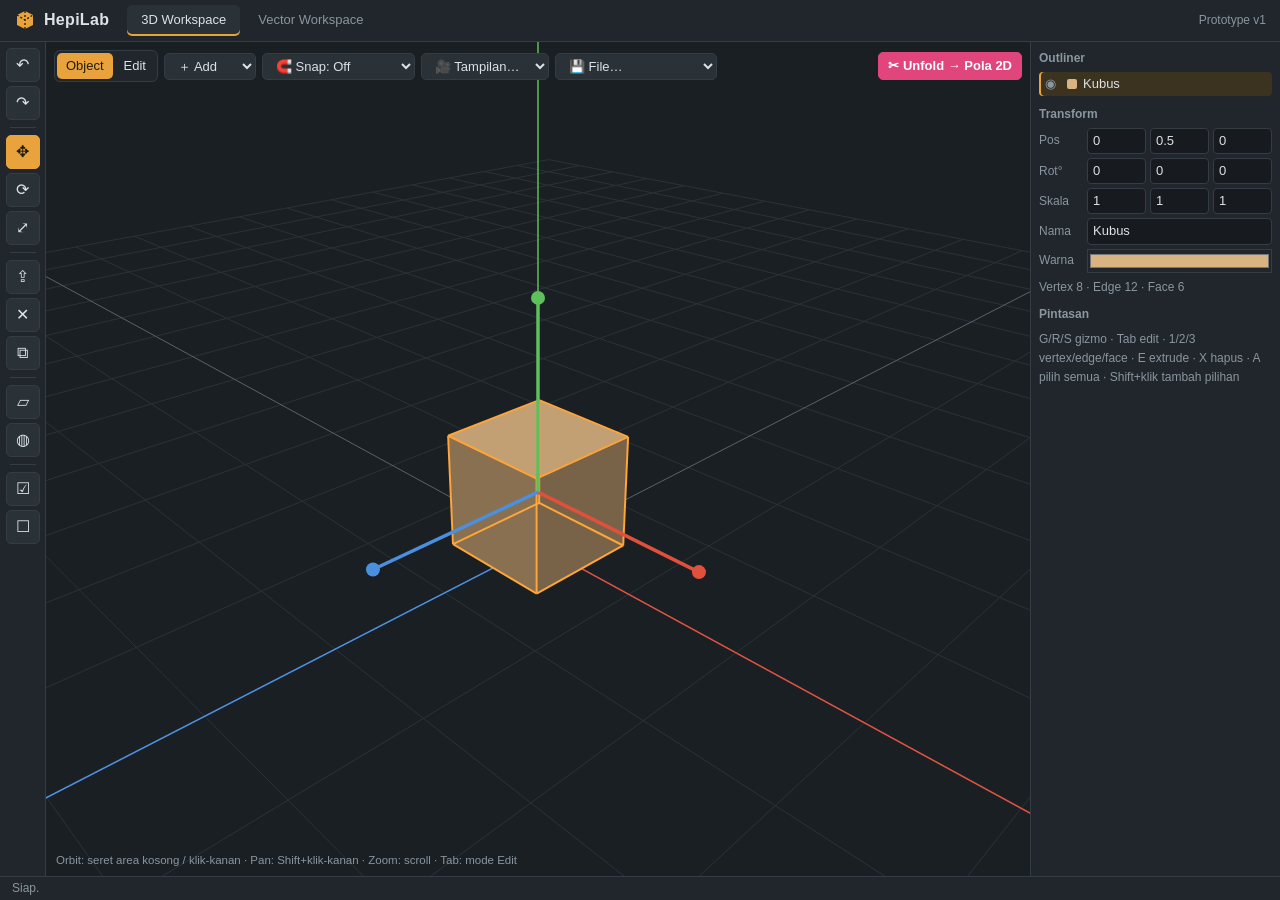
==== index.html @ 2acbef0e "Add files via upload" ====
<!DOCTYPE html>
<html lang="id"><head><meta charset="utf-8"><meta name="viewport" content="width=device-width,initial-scale=1,maximum-scale=1,user-scalable=no,viewport-fit=cover"><meta name="mobile-web-app-capable" content="yes"><meta name="apple-mobile-web-app-capable" content="yes">
<title>HepiLab</title>
<link rel="stylesheet" href="style.css"></head><body>
<header>
 <div class="logo"><svg width="22" height="22" viewBox="0 0 22 22"><path d="M3 6l8-4 8 4v10l-8 4-8-4z" fill="#e8a33d"/><path d="M11 2v18M3 6l8 5 8-5" stroke="#231a08" stroke-width="1.3" fill="none" stroke-dasharray="2 2"/></svg>HepiLab</div>
 <div class="tabs"><button id="tab3" class="on">3D Workspace</button><button id="tabV">Vector Workspace</button></div>
 <button id="menu">☰ Panel</button><div class="badge">Prototype v1</div>
</header>

<section id="w3" class="ws">
 <div class="tools" id="t3">
  <button data-t="move" title="Move (G)">✥</button><button data-t="rotate" title="Rotate (R)">⟳</button><button data-t="scale" title="Scale (S)">⤢</button><hr>
  <button data-a="ext" title="Extrude vertex / edge / face (E) — mode Edit">⇪</button><button data-a="del" title="Hapus (X)">✕</button><button data-a="dup" title="Duplikat (Shift+D)">⧉</button><hr><button data-a="fill" title="Fill: buat face dari pilihan (F)">▱</button><button data-a="fillh" title="Isi semua lubang (Shift+F)">◍</button>
 </div>
 <div class="cv" id="vp">
  <div class="ov top">
   <div class="grp"><button id="mObj">Object</button><button id="mEdit" title="Tab">Edit</button></div>
   <div class="grp" id="smg"><button data-s="v" title="1">Vertex</button><button data-s="e" title="2">Edge</button><button data-s="f" title="3">Face</button><button id="bMulti" title="Pilih banyak (seperti Shift)">＋ Multi</button><button id="bBox" title="Seret kotak untuk memilih">▭ Box</button></div>
   <select id="addSel"><option value="">＋ Add</option><option value="cube">Kubus</option><option value="cyl">Silinder</option><option value="cone">Kerucut</option><option value="pyr">Piramida</option><option value="plane">Bidang</option></select><select id="snapSel" title="Magnet / Snap"><option value="off">🧲 Snap: Off</option><option value="v">Snap: Vertex</option><option value="e">Snap: Edge</option><option value="ve">Snap: Vertex+Edge</option><option value="g">Snap: Grid</option></select>
   <button id="bUnf" style="margin-left:auto;background:var(--fd);border-color:var(--fd);color:#fff;font-weight:600">✂ Unfold → Pola 2D</button>
  </div>
  <div class="ov hint" id="h3">Orbit: seret area kosong / klik-kanan · Pan: Shift+klik-kanan · Zoom: scroll · Tab: mode Edit</div>
 </div>
 <aside class="side">
  <div class="box"><h4>Outliner</h4><div id="outl"></div></div>
  <div class="box" id="props3"><h4>Transform</h4>
   <div class="f"><span>Pos</span><input type="number" step=".1" data-p="p0"><input type="number" step=".1" data-p="p1"><input type="number" step=".1" data-p="p2"></div>
   <div class="f"><span>Rot°</span><input type="number" step="5" data-p="r0"><input type="number" step="5" data-p="r1"><input type="number" step="5" data-p="r2"></div>
   <div class="f"><span>Skala</span><input type="number" step=".1" data-p="s0"><input type="number" step=".1" data-p="s1"><input type="number" step=".1" data-p="s2"></div>
   <div class="f2"><span>Nama</span><input type="text" id="oname" style="grid-column:span 3"></div>
   <div class="f2"><span>Warna</span><input type="color" id="ocol" style="grid-column:span 3"></div>
   <div class="mu" id="mstat" style="margin-top:6px"></div>
  </div>
  <div class="box mu" style="line-height:1.6"><h4>Pintasan</h4>G/R/S gizmo · Tab edit · 1/2/3 vertex/edge/face · E extrude · X hapus · A pilih semua · Shift+klik tambah pilihan</div>
 </aside>
</section>

<section id="wV" class="ws" style="display:none">
 <div class="tools" id="tV">
  <button data-v="v" title="Select (V)">↖</button><button data-v="n" title="Node edit (N) — klik ganda pada garis untuk tambah node, Del untuk hapus">◇</button><hr>
  <button data-v="r" title="Rectangle (R)">▭</button><button data-v="c" title="Circle (C)">○</button><button data-v="l" title="Line (L)">╱</button><button data-v="y" title="Polygon (Y)">⬡</button><button data-v="p" title="Pen (P) — klik titik, dobel-klik/Enter selesai">✒</button><button data-v="t" title="Text (T)">T</button>
 </div>
 <div class="cv"><svg id="vsvg"><defs><pattern id="gr" width="50" height="50" patternUnits="userSpaceOnUse"><path d="M50 0H0V50" fill="none" stroke="#e3ddd0" stroke-width="1"/></pattern></defs>
  <rect width="100%" height="100%" fill="#14181b"/><g id="vw"><rect width="1000" height="700" fill="#fbf8f2"/><rect width="1000" height="700" fill="url(#gr)"/><g id="vsh"></g><g id="vui"></g></g></svg>
  <div class="ov top" id="vbar"><button class="on" id="penOk">✓ Selesai</button><button id="penNo">Batal</button></div>
  <div class="ov hint" id="vhint">Zoom: scroll · Pan: Space+seret / klik-tengah · seret kotak / Shift+klik: multi-pilih · Ctrl+A: semua · Kanvas 1000×700</div></div>
 <aside class="side">
  <div class="box"><h4>Layers</h4><div id="lys"></div><button id="addL" style="margin-top:4px;width:100%">+ Layer baru</button></div>
  <div class="box"><h4>Stroke & Fill</h4>
   <div class="f2"><span>Fill</span><input type="color" id="vf"><label class="mu"><input type="checkbox" id="vnf"> tanpa</label><span></span></div>
   <div class="f2"><span>Stroke</span><input type="color" id="vstk"><span>Tebal</span><input type="number" id="vsw" min="0" step=".5"></div>
   <div class="f2"><label class="mu" style="grid-column:span 2"><input type="checkbox" id="vdash"> garis putus</label><span>Sisi ⬡</span><input type="number" id="vsides" min="3" max="20" value="6"></div>
   <div class="f2" id="vtxt"><span>Teks</span><input type="text" id="vtx" style="grid-column:span 3"></div>
  </div>
  <div class="box"><h4>Posisi & ukuran</h4>
   <div class="f2"><span>X</span><input type="number" data-b="x"><span>Y</span><input type="number" data-b="y"></div>
   <div class="f2"><span>W</span><input type="number" data-b="w"><span>H</span><input type="number" data-b="h"></div>
   <div class="f2"><button data-rot="-15">↺ 15°</button><button data-rot="15">↻ 15°</button><button id="vdup">Duplikat</button><button id="vdel">Hapus</button></div></div>
  <div class="box"><h4>Alignment</h4><div class="al"><button data-al="l" title="Kiri">⇤</button><button data-al="cx" title="Tengah H">↔</button><button data-al="r" title="Kanan">⇥</button><button data-al="t" title="Atas">⤒</button><button data-al="cy" title="Tengah V">↕</button><button data-al="b" title="Bawah">⤓</button></div>
   <div class="mu" style="margin-top:4px">Satu objek: rata ke kanvas. Banyak objek: rata antar objek.</div></div>
 </aside>
</section>
<div id="st"><span id="stm">Siap.</span></div>

<div id="unf" hidden><div class="m">
 <div><b style="font-size:15px">Hasil Unfold</b><span class="mu" id="ustat"></span><span style="margin-left:auto" class="mu"><svg width="60" height="8"><path d="M0 4h60" stroke="#e0457b" stroke-width="2" stroke-dasharray="6 4"/></svg> lipat &nbsp;<svg width="30" height="8"><path d="M0 4h30" stroke="#2a2118" stroke-width="2"/></svg> potong</span></div>
 <svg id="usvg"></svg>
 <div><button id="uSend" class="on">Kirim ke Vector Workspace</button><button id="uClose">Tutup</button></div>
</div></div>

<!-- Urutan script penting: core dulu, main paling akhir. Semua berbagi satu lingkup global. -->
<script src="js/core.js"></script>
<script src="js/workspace3d.js"></script>
<script src="js/extras.js"></script>
<script src="js/unfold.js"></script>
<script src="js/vector.js"></script>
<script src="js/vector2.js"></script>
<script src="js/main.js"></script>
<script>if('serviceWorker'in navigator)navigator.serviceWorker.register('sw.js')</script>
</body></html>
---- style.css ----
/* HepiLab — semua gaya tampilan. Warna utama ada di variabel :root (paling atas). */
:root{--bg:#171b1f;--pn:#20262b;--p2:#2a3137;--ln:#343d44;--tx:#dde2e6;--mu:#8a96a0;--ac:#e8a33d;--ac2:#4cc3b3;--fd:#e0457b}
*{box-sizing:border-box;margin:0}
body{font:13px/1.4 "Avenir Next","Trebuchet MS","Segoe UI",sans-serif;background:var(--bg);color:var(--tx);height:100vh;display:flex;flex-direction:column;overflow:hidden;user-select:none}
button,input{font:inherit;color:inherit}
button{background:var(--p2);border:1px solid var(--ln);border-radius:5px;padding:4px 9px;cursor:pointer}
select{font:inherit;color:inherit;background:var(--p2);border:1px solid var(--ln);border-radius:5px;padding:4px 9px}button:hover{border-color:var(--mu)}button.on{background:var(--ac);color:#231a08;border-color:var(--ac)}
button:focus-visible,input:focus-visible{outline:2px solid var(--ac2);outline-offset:1px}
header{height:42px;display:flex;align-items:center;gap:18px;padding:0 14px;background:var(--pn);border-bottom:1px solid var(--ln)}
.logo{font-weight:700;font-size:16px;letter-spacing:.3px;display:flex;align-items:center;gap:8px}
.tabs{display:flex;gap:4px}.tabs button{border:0;background:none;padding:6px 14px;border-radius:5px;color:var(--mu)}
.tabs button.on{background:var(--p2);color:var(--tx);box-shadow:inset 0 -2px var(--ac)}
.badge{margin-left:auto;color:var(--mu);font-size:12px}
.ws{flex:1;min-height:0;display:grid;grid-template-columns:46px 1fr 250px}
.tools{background:var(--pn);border-right:1px solid var(--ln);display:flex;flex-direction:column;gap:4px;padding:6px;align-items:center}
.tools button{width:34px;height:34px;padding:0;font-size:16px}.tools hr{width:26px;border:0;border-top:1px solid var(--ln);margin:3px 0}
.cv{position:relative;overflow:hidden;min-width:0}.cv>canvas,.cv>svg{position:absolute;inset:0;width:100%;height:100%;display:block}
.ov{position:absolute;display:flex;gap:6px;align-items:center;flex-wrap:wrap}.top{top:8px;left:8px;right:8px}
.grp{display:flex;background:var(--pn);border:1px solid var(--ln);border-radius:6px;padding:2px;gap:2px}.grp button{border:0;background:none}.grp button.on{background:var(--ac)}
.hint{bottom:8px;left:10px;color:var(--mu);font-size:11.5px;pointer-events:none}
.side{background:var(--pn);border-left:1px solid var(--ln);overflow:auto;padding:8px;display:flex;flex-direction:column;gap:10px}
.box h4{font-size:12px;font-weight:600;color:var(--mu);margin-bottom:5px}
.row{display:flex;align-items:center;gap:6px;padding:3px 6px;border-radius:4px;cursor:pointer}.row:hover{background:var(--p2)}.row.on{background:#3b3320;box-shadow:inset 2px 0 var(--ac)}
.eye{width:16px;color:var(--mu)}.sw{width:10px;height:10px;border-radius:2px}
.f{display:grid;grid-template-columns:44px 1fr 1fr 1fr;gap:4px;align-items:center;margin-bottom:4px}.f2{display:grid;grid-template-columns:44px 1fr 44px 1fr;gap:4px;align-items:center;margin-bottom:4px}
.f span,.f2 span,.mu{color:var(--mu);font-size:12px}
input[type=number],input[type=text]{width:100%;background:var(--bg);border:1px solid var(--ln);border-radius:4px;padding:3px 5px;min-width:0}
input[type=color]{width:100%;height:24px;border:1px solid var(--ln);background:none;padding:0}
.al{display:grid;grid-template-columns:repeat(6,1fr);gap:3px}.al button{padding:3px 0}
#st{height:24px;padding:3px 12px;background:var(--pn);border-top:1px solid var(--ln);color:var(--mu);font-size:12px;display:flex;gap:16px}
#unf{position:fixed;inset:0;background:#000a;display:flex;align-items:center;justify-content:center;z-index:9}#unf[hidden]{display:none}
#unf .m{background:var(--pn);border:1px solid var(--ln);border-radius:10px;width:min(920px,94vw);max-height:90vh;display:flex;flex-direction:column}
#unf .m>div{padding:10px 14px;display:flex;gap:10px;align-items:center}#unf svg{background:#f3ecdf;margin:0 14px;border-radius:6px;height:min(52vh,460px)}
html,body{height:100%}body{height:100vh;height:100dvh;padding:env(safe-area-inset-top) env(safe-area-inset-right) env(safe-area-inset-bottom) env(safe-area-inset-left);-webkit-touch-callout:none;-webkit-tap-highlight-color:transparent;overscroll-behavior:none}
.ws{position:relative}.cv canvas,.cv svg{touch-action:none}#menu{display:none}#vbar{display:none}
@media(pointer:coarse){button{min-height:36px;padding:6px 11px}.tools button{width:42px;height:42px}.ws{grid-template-columns:auto 1fr 250px}input[type=number],input[type=text]{font-size:16px;padding:6px}.al button{padding:9px 0}.row{padding:9px 6px}}
@media(max-width:820px){header{gap:8px;padding:0 8px}.badge{display:none}#menu{display:block;margin-left:auto}.ws{grid-template-columns:auto 1fr}.side{position:absolute;left:0;right:0;bottom:0;max-height:48%;z-index:5;border-left:0;border-top:1px solid var(--ln);display:none}.ws.sp .side{display:flex}.ov.top{flex-wrap:nowrap;overflow-x:auto;padding-bottom:2px}.ov.top>*{flex:none}.tools{overflow-y:auto}.tabs button{padding:6px 9px}#unf .m>div{flex-wrap:wrap}}
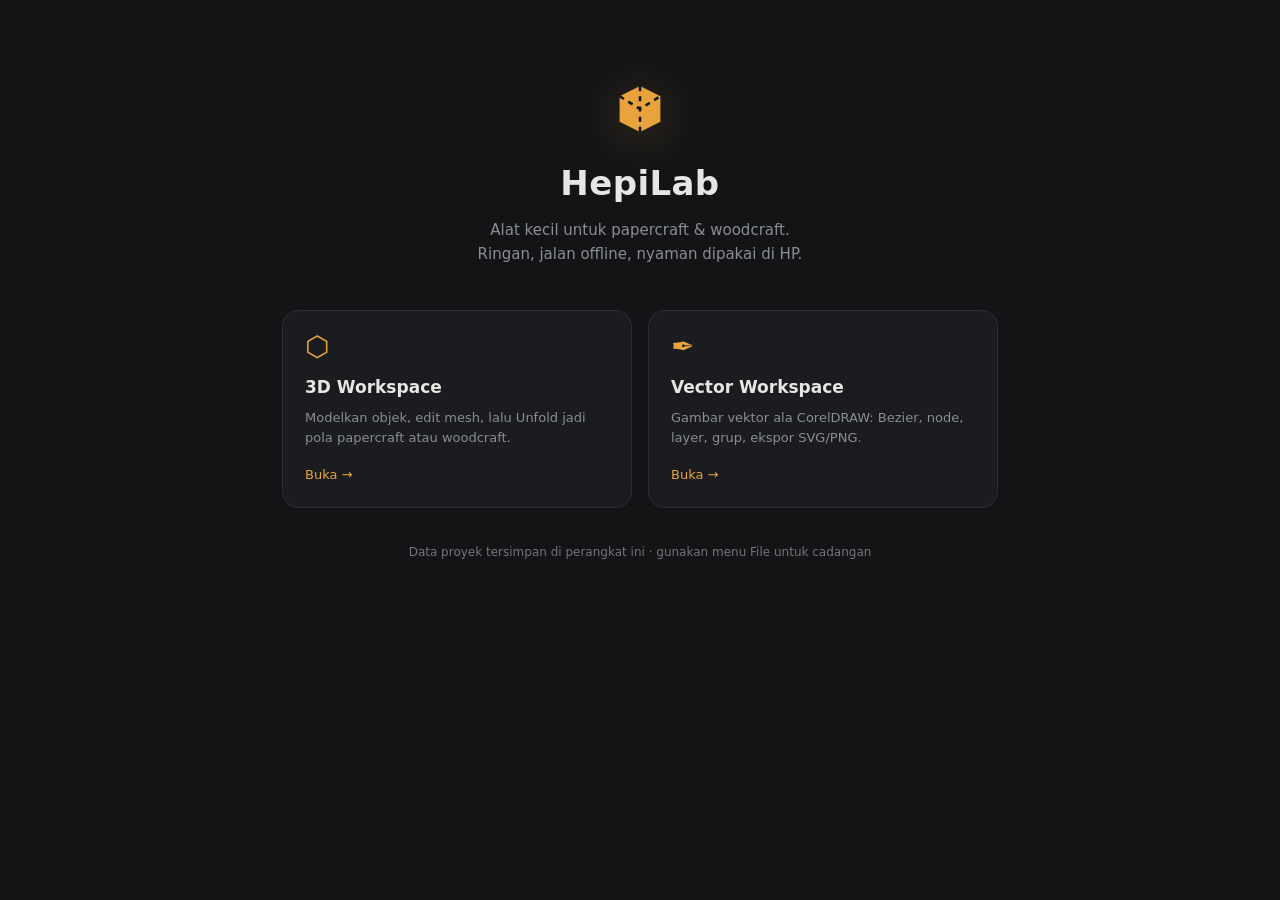
==== commit 5c13b996: "Add files via upload" ====
--- a/index.html
+++ b/index.html
@@ -1,81 +1,20 @@
 <!DOCTYPE html>
-<html lang="id"><head><meta charset="utf-8"><meta name="viewport" content="width=device-width,initial-scale=1,maximum-scale=1,user-scalable=no,viewport-fit=cover"><meta name="mobile-web-app-capable" content="yes"><meta name="apple-mobile-web-app-capable" content="yes">
+<html lang="id"><head><meta charset="utf-8">
+<meta name="viewport" content="width=device-width,initial-scale=1,viewport-fit=cover">
+<meta name="theme-color" content="#131416"><meta name="mobile-web-app-capable" content="yes"><meta name="apple-mobile-web-app-capable" content="yes">
 <title>HepiLab</title>
-<link rel="stylesheet" href="style.css"></head><body>
-<header>
- <div class="logo"><svg width="22" height="22" viewBox="0 0 22 22"><path d="M3 6l8-4 8 4v10l-8 4-8-4z" fill="#e8a33d"/><path d="M11 2v18M3 6l8 5 8-5" stroke="#231a08" stroke-width="1.3" fill="none" stroke-dasharray="2 2"/></svg>HepiLab</div>
- <div class="tabs"><button id="tab3" class="on">3D Workspace</button><button id="tabV">Vector Workspace</button></div>
- <button id="menu">☰ Panel</button><div class="badge">Prototype v1</div>
-</header>
-
-<section id="w3" class="ws">
- <div class="tools" id="t3">
-  <button data-t="move" title="Move (G)">✥</button><button data-t="rotate" title="Rotate (R)">⟳</button><button data-t="scale" title="Scale (S)">⤢</button><hr>
-  <button data-a="ext" title="Extrude vertex / edge / face (E) — mode Edit">⇪</button><button data-a="del" title="Hapus (X)">✕</button><button data-a="dup" title="Duplikat (Shift+D)">⧉</button><hr><button data-a="fill" title="Fill: buat face dari pilihan (F)">▱</button><button data-a="fillh" title="Isi semua lubang (Shift+F)">◍</button>
- </div>
- <div class="cv" id="vp">
-  <div class="ov top">
-   <div class="grp"><button id="mObj">Object</button><button id="mEdit" title="Tab">Edit</button></div>
-   <div class="grp" id="smg"><button data-s="v" title="1">Vertex</button><button data-s="e" title="2">Edge</button><button data-s="f" title="3">Face</button><button id="bMulti" title="Pilih banyak (seperti Shift)">＋ Multi</button><button id="bBox" title="Seret kotak untuk memilih">▭ Box</button></div>
-   <select id="addSel"><option value="">＋ Add</option><option value="cube">Kubus</option><option value="cyl">Silinder</option><option value="cone">Kerucut</option><option value="pyr">Piramida</option><option value="plane">Bidang</option></select><select id="snapSel" title="Magnet / Snap"><option value="off">🧲 Snap: Off</option><option value="v">Snap: Vertex</option><option value="e">Snap: Edge</option><option value="ve">Snap: Vertex+Edge</option><option value="g">Snap: Grid</option></select>
-   <button id="bUnf" style="margin-left:auto;background:var(--fd);border-color:var(--fd);color:#fff;font-weight:600">✂ Unfold → Pola 2D</button>
-  </div>
-  <div class="ov hint" id="h3">Orbit: seret area kosong / klik-kanan · Pan: Shift+klik-kanan · Zoom: scroll · Tab: mode Edit</div>
- </div>
- <aside class="side">
-  <div class="box"><h4>Outliner</h4><div id="outl"></div></div>
-  <div class="box" id="props3"><h4>Transform</h4>
-   <div class="f"><span>Pos</span><input type="number" step=".1" data-p="p0"><input type="number" step=".1" data-p="p1"><input type="number" step=".1" data-p="p2"></div>
-   <div class="f"><span>Rot°</span><input type="number" step="5" data-p="r0"><input type="number" step="5" data-p="r1"><input type="number" step="5" data-p="r2"></div>
-   <div class="f"><span>Skala</span><input type="number" step=".1" data-p="s0"><input type="number" step=".1" data-p="s1"><input type="number" step=".1" data-p="s2"></div>
-   <div class="f2"><span>Nama</span><input type="text" id="oname" style="grid-column:span 3"></div>
-   <div class="f2"><span>Warna</span><input type="color" id="ocol" style="grid-column:span 3"></div>
-   <div class="mu" id="mstat" style="margin-top:6px"></div>
-  </div>
-  <div class="box mu" style="line-height:1.6"><h4>Pintasan</h4>G/R/S gizmo · Tab edit · 1/2/3 vertex/edge/face · E extrude · X hapus · A pilih semua · Shift+klik tambah pilihan</div>
- </aside>
-</section>
-
-<section id="wV" class="ws" style="display:none">
- <div class="tools" id="tV">
-  <button data-v="v" title="Select (V)">↖</button><button data-v="n" title="Node edit (N) — klik ganda pada garis untuk tambah node, Del untuk hapus">◇</button><hr>
-  <button data-v="r" title="Rectangle (R)">▭</button><button data-v="c" title="Circle (C)">○</button><button data-v="l" title="Line (L)">╱</button><button data-v="y" title="Polygon (Y)">⬡</button><button data-v="p" title="Pen (P) — klik titik, dobel-klik/Enter selesai">✒</button><button data-v="t" title="Text (T)">T</button>
- </div>
- <div class="cv"><svg id="vsvg"><defs><pattern id="gr" width="50" height="50" patternUnits="userSpaceOnUse"><path d="M50 0H0V50" fill="none" stroke="#e3ddd0" stroke-width="1"/></pattern></defs>
-  <rect width="100%" height="100%" fill="#14181b"/><g id="vw"><rect width="1000" height="700" fill="#fbf8f2"/><rect width="1000" height="700" fill="url(#gr)"/><g id="vsh"></g><g id="vui"></g></g></svg>
-  <div class="ov top" id="vbar"><button class="on" id="penOk">✓ Selesai</button><button id="penNo">Batal</button></div>
-  <div class="ov hint" id="vhint">Zoom: scroll · Pan: Space+seret / klik-tengah · seret kotak / Shift+klik: multi-pilih · Ctrl+A: semua · Kanvas 1000×700</div></div>
- <aside class="side">
-  <div class="box"><h4>Layers</h4><div id="lys"></div><button id="addL" style="margin-top:4px;width:100%">+ Layer baru</button></div>
-  <div class="box"><h4>Stroke & Fill</h4>
-   <div class="f2"><span>Fill</span><input type="color" id="vf"><label class="mu"><input type="checkbox" id="vnf"> tanpa</label><span></span></div>
-   <div class="f2"><span>Stroke</span><input type="color" id="vstk"><span>Tebal</span><input type="number" id="vsw" min="0" step=".5"></div>
-   <div class="f2"><label class="mu" style="grid-column:span 2"><input type="checkbox" id="vdash"> garis putus</label><span>Sisi ⬡</span><input type="number" id="vsides" min="3" max="20" value="6"></div>
-   <div class="f2" id="vtxt"><span>Teks</span><input type="text" id="vtx" style="grid-column:span 3"></div>
-  </div>
-  <div class="box"><h4>Posisi & ukuran</h4>
-   <div class="f2"><span>X</span><input type="number" data-b="x"><span>Y</span><input type="number" data-b="y"></div>
-   <div class="f2"><span>W</span><input type="number" data-b="w"><span>H</span><input type="number" data-b="h"></div>
-   <div class="f2"><button data-rot="-15">↺ 15°</button><button data-rot="15">↻ 15°</button><button id="vdup">Duplikat</button><button id="vdel">Hapus</button></div></div>
-  <div class="box"><h4>Alignment</h4><div class="al"><button data-al="l" title="Kiri">⇤</button><button data-al="cx" title="Tengah H">↔</button><button data-al="r" title="Kanan">⇥</button><button data-al="t" title="Atas">⤒</button><button data-al="cy" title="Tengah V">↕</button><button data-al="b" title="Bawah">⤓</button></div>
-   <div class="mu" style="margin-top:4px">Satu objek: rata ke kanvas. Banyak objek: rata antar objek.</div></div>
- </aside>
-</section>
-<div id="st"><span id="stm">Siap.</span></div>
-
-<div id="unf" hidden><div class="m">
- <div><b style="font-size:15px">Hasil Unfold</b><span class="mu" id="ustat"></span><span style="margin-left:auto" class="mu"><svg width="60" height="8"><path d="M0 4h60" stroke="#e0457b" stroke-width="2" stroke-dasharray="6 4"/></svg> lipat &nbsp;<svg width="30" height="8"><path d="M0 4h30" stroke="#2a2118" stroke-width="2"/></svg> potong</span></div>
- <svg id="usvg"></svg>
- <div><button id="uSend" class="on">Kirim ke Vector Workspace</button><button id="uClose">Tutup</button></div>
-</div></div>
-
-<!-- Urutan script penting: core dulu, main paling akhir. Semua berbagi satu lingkup global. -->
-<script src="js/core.js"></script>
-<script src="js/workspace3d.js"></script>
-<script src="js/extras.js"></script>
-<script src="js/unfold.js"></script>
-<script src="js/vector.js"></script>
-<script src="js/vector2.js"></script>
-<script src="js/main.js"></script>
-<script>if('serviceWorker'in navigator)navigator.serviceWorker.register('sw.js')</script>
+<link rel="manifest" href="manifest.webmanifest"><link rel="icon" href="icons/icon.svg" type="image/svg+xml"><link rel="apple-touch-icon" href="icons/icon-192.png">
+<link rel="stylesheet" href="shared/base.css"><link rel="stylesheet" href="home.css"></head>
+<body class="home">
+<main>
+ <svg class="mark" width="56" height="56" viewBox="0 0 22 22"><path d="M3 6l8-4 8 4v10l-8 4-8-4z" fill="#e8a33d"/><path d="M11 2v18M3 6l8 5 8-5" stroke="#131416" stroke-width="1" fill="none" stroke-dasharray="2 2"/></svg>
+ <h1>HepiLab</h1>
+ <p class="sub">Alat kecil untuk papercraft &amp; woodcraft.<br>Ringan, jalan offline, nyaman dipakai di HP.</p>
+ <div class="cards" id="cards"></div>
+ <button id="install" hidden>⇩ Pasang di layar utama</button>
+ <footer>Data proyek tersimpan di perangkat ini · gunakan menu File untuk cadangan</footer>
+</main>
+<script src="apps/registry.js"></script>
+<script src="shared/shell.js"></script>
+<script src="home.js"></script>
 </body></html>
--- a/shared/base.css
+++ b/shared/base.css
@@ -0,0 +1,90 @@
+/* base.css — gaya dasar yang dipakai SEMUA app. Ubah tampilan keseluruhan cukup dari variabel di :root. */
+:root{
+ --bg:#131416;      /* latar paling gelap (kanvas) */
+ --pn:#1a1c1f;      /* panel / header */
+ --p2:#232629;      /* tombol / input / hover */
+ --p3:#2c3035;      /* hover tombol */
+ --ln:#2b2e33;      /* garis pemisah */
+ --tx:#e7e6e2;      /* teks utama */
+ --mu:#8a8d92;      /* teks redup */
+ --ac:#e8a33d;      /* aksen utama (amber) */
+ --ac2:#5fc4b5;     /* aksen sekunder (fokus, seleksi) */
+ --fd:#e0457b;      /* aksen lipatan / aksi utama */
+ --r:8px;           /* radius sudut */
+ --shadow:0 12px 40px rgba(0,0,0,.45);
+}
+*{box-sizing:border-box;margin:0}
+html,body{height:100%}
+body{font:13px/1.45 system-ui,-apple-system,"Segoe UI",Roboto,"Helvetica Neue",sans-serif;background:var(--bg);color:var(--tx);height:100dvh;display:flex;flex-direction:column;overflow:hidden;user-select:none;-webkit-touch-callout:none;-webkit-tap-highlight-color:transparent;overscroll-behavior:none;padding:env(safe-area-inset-top) env(safe-area-inset-right) env(safe-area-inset-bottom) env(safe-area-inset-left)}
+a{color:inherit;text-decoration:none}
+
+/* ---------- Kontrol dasar ---------- */
+button,input,select{font:inherit;color:inherit}
+button,select{background:var(--p2);border:1px solid transparent;border-radius:var(--r);padding:5px 11px;cursor:pointer;transition:background .15s,border-color .15s,color .15s}
+button:hover,select:hover{background:var(--p3)}
+button.on{background:var(--ac);color:#1d1507}
+option{background:var(--pn)}
+button:focus-visible,input:focus-visible,select:focus-visible,a:focus-visible{outline:2px solid var(--ac2);outline-offset:1px}
+input[type=number],input[type=text]{width:100%;min-width:0;background:var(--bg);border:1px solid var(--ln);border-radius:6px;padding:4px 7px}
+input[type=number]:focus,input[type=text]:focus{border-color:var(--ac2);outline:none}
+input[type=color]{width:100%;height:26px;border:1px solid var(--ln);border-radius:6px;background:none;padding:0}
+input:disabled{opacity:.4}
+.mu,.f span,.f2 span{color:var(--mu);font-size:12px}
+
+/* ---------- Header ---------- */
+header{height:46px;flex:none;display:flex;align-items:center;gap:12px;padding:0 14px;background:var(--pn);border-bottom:1px solid var(--ln)}
+.logo{display:flex;align-items:center;gap:8px;font-weight:650;font-size:15px;letter-spacing:.2px}
+.crumb{color:var(--mu)}.crumb::before{content:'/';margin-right:12px;opacity:.45}
+nav{display:flex;gap:2px;margin-left:auto}
+nav a{display:flex;align-items:center;gap:6px;padding:5px 11px;border-radius:var(--r);color:var(--mu);transition:background .15s,color .15s}
+nav a:hover{color:var(--tx);background:var(--p2)}
+nav a.on{color:var(--tx);background:var(--p2);box-shadow:inset 0 -2px var(--ac)}
+nav i{font-style:normal}
+#menu{display:none}
+
+/* ---------- Workspace: [toolbar] [kanvas] [panel] ---------- */
+.ws{flex:1;min-height:0;position:relative;display:grid;grid-template-columns:52px 1fr 256px}
+.tools{background:var(--pn);border-right:1px solid var(--ln);display:flex;flex-direction:column;gap:4px;padding:8px 0;align-items:center;overflow-y:auto}
+.tools button{width:36px;height:36px;padding:0;font-size:16px;background:transparent}
+.tools button:hover{background:var(--p2)}
+.tools button.on{background:var(--ac);color:#1d1507}
+.tools hr{width:22px;border:0;border-top:1px solid var(--ln);margin:4px 0}
+.cv{position:relative;overflow:hidden;min-width:0}
+.cv>canvas,.cv>svg{position:absolute;inset:0;width:100%;height:100%;display:block;touch-action:none}
+
+/* Overlay di atas kanvas */
+.ov{position:absolute;display:flex;gap:6px;align-items:center;flex-wrap:wrap}
+.top{top:10px;left:10px;right:10px}
+.ov select,.ov>button{background:var(--pn);border:1px solid var(--ln)}
+.ov select:hover,.ov>button:hover{background:var(--p2)}
+.ov>button.on{background:var(--ac);border-color:var(--ac);color:#1d1507}
+.grp{display:flex;background:var(--pn);border:1px solid var(--ln);border-radius:10px;padding:2px;gap:2px}
+.grp button{background:none;border-radius:8px}.grp button:hover{background:var(--p2)}.grp button.on{background:var(--ac);color:#1d1507}
+.hint{bottom:8px;left:12px;color:var(--mu);font-size:11.5px;pointer-events:none}
+
+/* ---------- Panel kanan ---------- */
+.side{background:var(--pn);border-left:1px solid var(--ln);overflow:auto;padding:12px;display:flex;flex-direction:column;gap:18px}
+.box h4{font-size:10.5px;font-weight:600;color:var(--mu);margin-bottom:8px;text-transform:uppercase;letter-spacing:.08em}
+.row{display:flex;align-items:center;gap:7px;padding:5px 7px;border-radius:6px;cursor:pointer}
+.row:hover{background:var(--p2)}
+.row.on{background:rgba(232,163,61,.14);box-shadow:inset 2px 0 var(--ac)}
+.eye{width:16px;color:var(--mu)}.sw{width:10px;height:10px;border-radius:3px}
+.f{display:grid;grid-template-columns:44px 1fr 1fr 1fr;gap:5px;align-items:center;margin-bottom:5px}
+.f2{display:grid;grid-template-columns:44px 1fr 44px 1fr;gap:5px;align-items:center;margin-bottom:5px}
+.al{display:grid;grid-template-columns:repeat(6,1fr);gap:4px}.al button{padding:4px 0}
+.gb{display:grid;grid-template-columns:1fr 1fr;gap:5px}.gb button{padding:6px 4px;font-size:12px}
+
+/* ---------- Status bar ---------- */
+#st{height:26px;flex:none;padding:4px 14px;background:var(--pn);border-top:1px solid var(--ln);color:var(--mu);font-size:12px;display:flex;gap:16px}
+
+/* ---------- Layar sentuh & HP ---------- */
+@media(pointer:coarse){button,select{min-height:36px;padding:6px 12px}.tools button{width:42px;height:42px}.ws{grid-template-columns:auto 1fr 256px}input[type=number],input[type=text]{font-size:16px;padding:6px 8px}.al button{padding:9px 0}.row{padding:9px 7px}}
+@media(max-width:820px){
+ header{gap:8px;padding:0 8px}.crumb{display:none}nav a span{display:none}nav a{padding:6px 10px}
+ #menu{display:block}
+ .ws{grid-template-columns:auto 1fr}
+ .side{position:absolute;left:0;right:0;bottom:0;max-height:48%;z-index:5;border-left:0;border-top:1px solid var(--ln);display:none;box-shadow:0 -12px 30px rgba(0,0,0,.4)}
+ .ws.sp .side{display:flex}
+ .ov.top{flex-wrap:nowrap;overflow-x:auto;padding-bottom:2px;scrollbar-width:none}.ov.top>*{flex:none}
+ .tools{overflow-y:auto}
+}
--- a/home.css
+++ b/home.css
@@ -0,0 +1,15 @@
+/* home.css — gaya halaman Home (kartu pilihan app). */
+body.home{display:block;overflow:auto;height:auto;min-height:100dvh;user-select:auto}
+.home main{max-width:760px;margin:0 auto;padding:9vh 22px 40px;text-align:center}
+.home h1{font-size:34px;font-weight:650;letter-spacing:.4px;margin:16px 0 10px}
+.home .sub{color:var(--mu);font-size:15px;line-height:1.6}
+.home .mark{filter:drop-shadow(0 6px 24px rgba(232,163,61,.25))}
+.cards{display:grid;grid-template-columns:repeat(auto-fit,minmax(240px,1fr));gap:16px;margin:44px 0 28px;text-align:left}
+.card{display:flex;flex-direction:column;gap:8px;padding:22px;background:var(--pn);border:1px solid var(--ln);border-radius:16px;transition:transform .15s,border-color .15s,background .15s}
+.card:hover{transform:translateY(-3px);border-color:var(--ac);background:var(--p2)}
+.card .ic{font-size:28px;color:var(--ac);line-height:1}
+.card b{font-size:17px;font-weight:600;margin-top:6px}
+.card .d{color:var(--mu);font-size:13px;line-height:1.55}
+.card .go{margin-top:auto;padding-top:10px;color:var(--ac);font-size:13px}
+.home footer{margin-top:36px;color:var(--mu);font-size:12px;opacity:.8}
+#install{margin-top:4px}
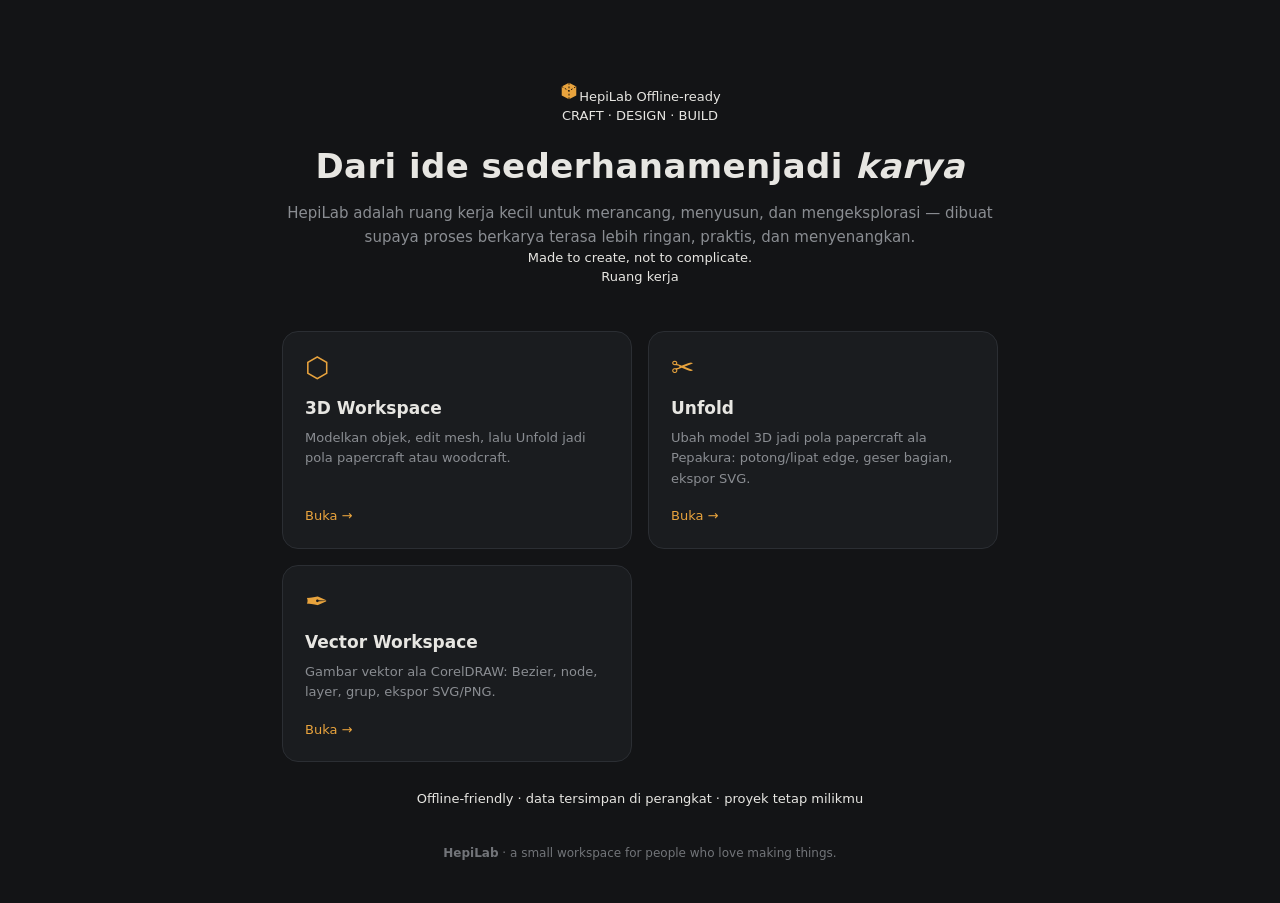
==== commit 9f7c5e31: "Update index.html" ====
--- a/index.html
+++ b/index.html
@@ -1,18 +1,31 @@
 <!DOCTYPE html>
 <html lang="id"><head><meta charset="utf-8">
 <meta name="viewport" content="width=device-width,initial-scale=1,viewport-fit=cover">
-<meta name="theme-color" content="#131416"><meta name="mobile-web-app-capable" content="yes"><meta name="apple-mobile-web-app-capable" content="yes">
-<title>HepiLab</title>
+<meta name="theme-color" content="#09090a"><meta name="mobile-web-app-capable" content="yes"><meta name="apple-mobile-web-app-capable" content="yes">
+<meta name="description" content="HepiLab — ruang kerja kecil untuk merancang, menyusun, dan mengeksplorasi. Offline-friendly, data tersimpan di perangkat.">
+<title>HepiLab — Dari ide sederhana menjadi karya</title>
 <link rel="manifest" href="manifest.webmanifest"><link rel="icon" href="icons/icon.svg" type="image/svg+xml"><link rel="apple-touch-icon" href="icons/icon-192.png">
 <link rel="stylesheet" href="shared/base.css"><link rel="stylesheet" href="home.css"></head>
 <body class="home">
 <main>
- <svg class="mark" width="56" height="56" viewBox="0 0 22 22"><path d="M3 6l8-4 8 4v10l-8 4-8-4z" fill="#e8a33d"/><path d="M11 2v18M3 6l8 5 8-5" stroke="#131416" stroke-width="1" fill="none" stroke-dasharray="2 2"/></svg>
- <h1>HepiLab</h1>
- <p class="sub">Alat kecil untuk papercraft &amp; woodcraft.<br>Ringan, jalan offline, nyaman dipakai di HP.</p>
+ <div class="bar">
+  <span class="brand"><svg width="20" height="20" viewBox="0 0 22 22" aria-hidden="true"><path d="M3 6l8-4 8 4v10l-8 4-8-4z" fill="#e8a33d"/><path d="M11 2v18M3 6l8 5 8-5" stroke="#09090a" stroke-width="1" fill="none" stroke-dasharray="2 2"/></svg>HepiLab</span>
+  <span class="st"><i></i>Offline-ready</span>
+ </div>
+
+ <section class="hero">
+  <div class="stage" aria-hidden="true"><div class="cube"><i></i><i></i><i></i><i></i><i></i><i></i></div></div>
+  <div class="eyebrow">CRAFT · DESIGN · BUILD</div>
+  <h1><span class="l">Dari ide sederhana</span><span class="l">menjadi <em>karya</em></span></h1>
+  <p class="sub">HepiLab adalah ruang kerja kecil untuk merancang, menyusun, dan mengeksplorasi — dibuat supaya proses berkarya terasa lebih ringan, praktis, dan menyenangkan.</p>
+  <div class="tagline">Made to create, not to complicate.</div>
+ </section>
+
+ <div class="sec"><span>Ruang kerja</span><span class="ln"></span><span class="ct" id="count"></span></div>
  <div class="cards" id="cards"></div>
  <button id="install" hidden>⇩ Pasang di layar utama</button>
- <footer>Data proyek tersimpan di perangkat ini · gunakan menu File untuk cadangan</footer>
+ <p class="micro">Offline-friendly · data tersimpan di perangkat · proyek tetap milikmu</p>
+ <footer><b>HepiLab</b> · a small workspace for people who love making things.</footer>
 </main>
 <script src="apps/registry.js"></script>
 <script src="shared/shell.js"></script>
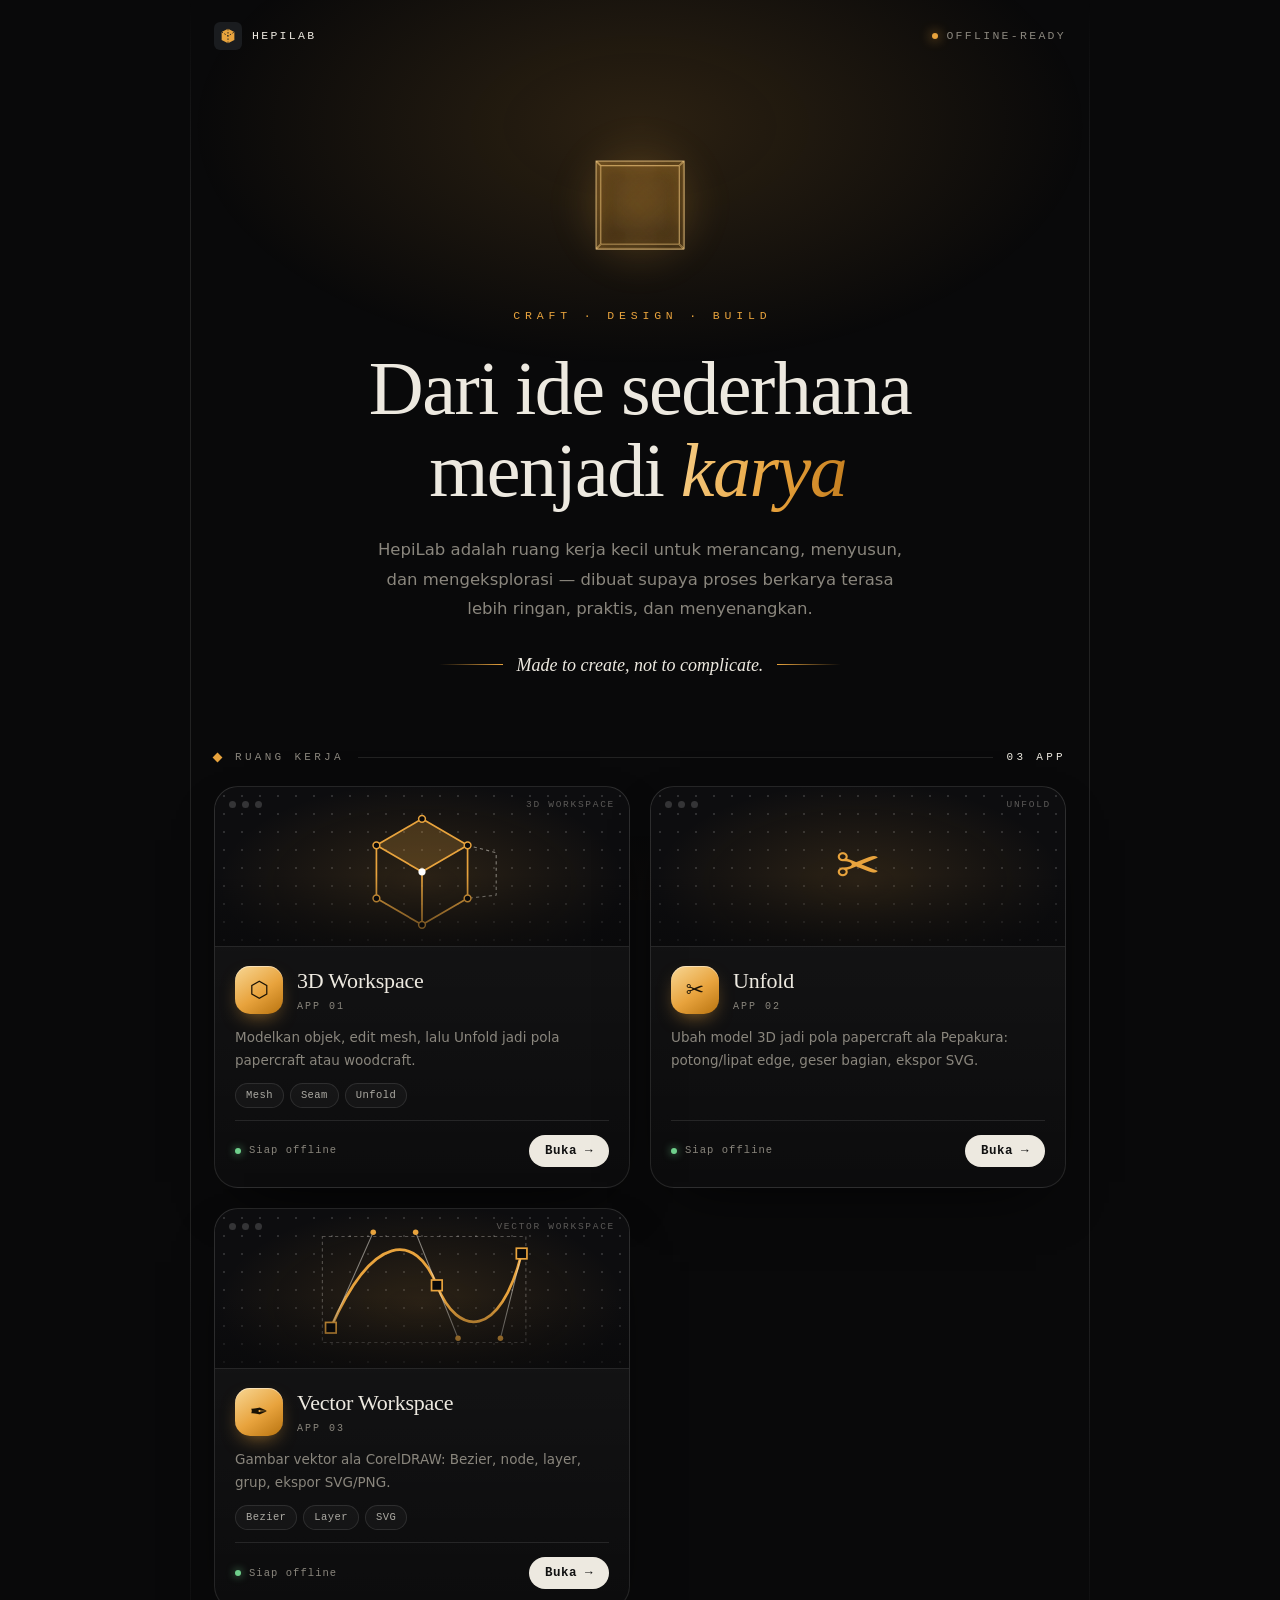
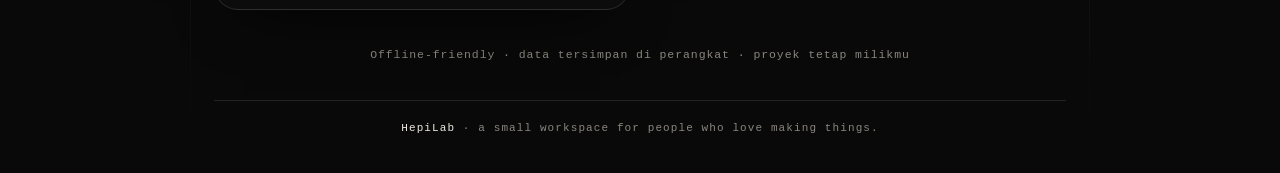
==== commit c9828b69: "Update index.html" ====
--- a/index.html
+++ b/index.html
@@ -9,7 +9,7 @@
 <body class="home">
 <main>
  <div class="bar">
-  <span class="brand"><svg width="20" height="20" viewBox="0 0 22 22" aria-hidden="true"><path d="M3 6l8-4 8 4v10l-8 4-8-4z" fill="#e8a33d"/><path d="M11 2v18M3 6l8 5 8-5" stroke="#09090a" stroke-width="1" fill="none" stroke-dasharray="2 2"/></svg>HepiLab</span>
+  <span class="brand"><img src="icons/icon.svg" width="28" height="28" alt="">HepiLab</span>
   <span class="st"><i></i>Offline-ready</span>
  </div>
 
--- a/home.css
+++ b/home.css
@@ -1,15 +1,98 @@
-/* home.css — gaya halaman Home (kartu pilihan app). */
-body.home{display:block;overflow:auto;height:auto;min-height:100dvh;user-select:auto}
-.home main{max-width:760px;margin:0 auto;padding:9vh 22px 40px;text-align:center}
-.home h1{font-size:34px;font-weight:650;letter-spacing:.4px;margin:16px 0 10px}
-.home .sub{color:var(--mu);font-size:15px;line-height:1.6}
-.home .mark{filter:drop-shadow(0 6px 24px rgba(232,163,61,.25))}
-.cards{display:grid;grid-template-columns:repeat(auto-fit,minmax(240px,1fr));gap:16px;margin:44px 0 28px;text-align:left}
-.card{display:flex;flex-direction:column;gap:8px;padding:22px;background:var(--pn);border:1px solid var(--ln);border-radius:16px;transition:transform .15s,border-color .15s,background .15s}
-.card:hover{transform:translateY(-3px);border-color:var(--ac);background:var(--p2)}
-.card .ic{font-size:28px;color:var(--ac);line-height:1}
-.card b{font-size:17px;font-weight:600;margin-top:6px}
-.card .d{color:var(--mu);font-size:13px;line-height:1.55}
-.card .go{margin-top:auto;padding-top:10px;color:var(--ac);font-size:13px}
-.home footer{margin-top:36px;color:var(--mu);font-size:12px;opacity:.8}
-#install{margin-top:4px}
+/* home.css — Home HepiLab. Tema "obsidian": hitam pekat, serif editorial, garis tipis emas, kubus 3D wireframe. */
+body.home{
+ --bg:#09090a;--tx:#ede9e0;--mu:#8a867d;--gd:#e8a33d;--gd2:#f6cd86;--hl:rgba(255,255,255,.1);
+ --serif:"Iowan Old Style","Palatino Linotype",Palatino,ui-serif,Georgia,"Times New Roman",serif;
+ --mono:ui-monospace,"SF Mono","JetBrains Mono",Menlo,Consolas,monospace;
+ display:block;overflow:auto;height:auto;min-height:100dvh;user-select:auto;position:relative;isolation:isolate;
+ background:var(--bg);color:var(--tx)}
+body.home::before{content:"";position:fixed;inset:0;z-index:-1;pointer-events:none;
+ background:
+  radial-gradient(50% 38% at 50% 14%,rgba(232,163,61,.16),transparent 70%),
+  radial-gradient(70% 40% at 50% 120%,rgba(232,163,61,.06),transparent 70%)}
+
+.home main{position:relative;max-width:900px;margin:0 auto;padding:0 24px 34px}
+/* dua garis vertikal tipis di tepi, memudar ke bawah */
+.home main::before,.home main::after{content:"";position:absolute;top:0;bottom:0;width:1px;pointer-events:none;
+ background:linear-gradient(180deg,transparent,var(--hl) 12%,var(--hl) 70%,transparent)}
+.home main::before{left:0}.home main::after{right:0}
+
+.bar{display:flex;align-items:center;justify-content:space-between;padding:22px 0 0;font-family:var(--mono);font-size:11.5px;letter-spacing:.2em;text-transform:uppercase}
+.bar .brand{display:flex;align-items:center;gap:10px;color:var(--tx)}
+.bar .st{display:flex;align-items:center;gap:8px;color:var(--mu)}
+.bar .st i{width:6px;height:6px;border-radius:50%;background:var(--gd);box-shadow:0 0 12px var(--gd);animation:pulse 2.6s ease-in-out infinite}
+
+/* hero */
+.hero{display:flex;flex-direction:column;align-items:center;text-align:center;padding:clamp(34px,8vh,70px) 0 0}
+.stage{position:relative;width:170px;height:170px;display:grid;place-items:center;perspective:760px}
+.stage::before{content:"";position:absolute;width:150px;height:150px;border-radius:50%;background:radial-gradient(circle,rgba(232,163,61,.3),transparent 68%);filter:blur(14px)}
+.cube{position:relative;width:84px;height:84px;transform-style:preserve-3d;animation:spin 20s linear infinite}
+.cube i{position:absolute;inset:0;border:1px solid rgba(246,205,134,.8);background:linear-gradient(135deg,rgba(232,163,61,.14),rgba(232,163,61,.02));box-shadow:inset 0 0 18px rgba(232,163,61,.12)}
+.cube i:nth-child(1){transform:translateZ(42px)}
+.cube i:nth-child(2){transform:rotateY(180deg) translateZ(42px)}
+.cube i:nth-child(3){transform:rotateY(90deg) translateZ(42px)}
+.cube i:nth-child(4){transform:rotateY(-90deg) translateZ(42px)}
+.cube i:nth-child(5){transform:rotateX(90deg) translateZ(42px)}
+.cube i:nth-child(6){transform:rotateX(-90deg) translateZ(42px)}
+
+.eyebrow{margin-top:18px;font-family:var(--mono);font-size:11.5px;letter-spacing:.42em;color:var(--gd);padding-left:.42em}
+.home h1{margin:22px 0 0;font-family:var(--serif);font-size:clamp(27px,8.2vw,76px);line-height:1.08;font-weight:500;letter-spacing:-.02em;color:var(--tx)}
+.home h1 .l{display:block;white-space:nowrap}
+.home h1 em{font-style:italic;background:linear-gradient(100deg,var(--gd2),var(--gd) 55%,#c07a1c);-webkit-background-clip:text;background-clip:text;color:transparent;padding-right:.06em}
+.home .sub{margin:24px 0 0;max-width:50ch;color:var(--mu);font-size:clamp(14.5px,2.2vw,16.5px);line-height:1.8;text-wrap:pretty}
+.tagline{margin-top:28px;display:flex;align-items:center;gap:14px;font-family:var(--serif);font-style:italic;font-size:clamp(15px,2.6vw,18px);color:var(--tx)}
+.tagline::before,.tagline::after{content:"";width:clamp(24px,8vw,64px);height:1px;background:linear-gradient(90deg,transparent,var(--gd))}
+.tagline::after{transform:scaleX(-1)}
+
+/* ruang kerja: kartu app dengan jendela pratinjau */
+.sec{display:flex;align-items:center;gap:14px;margin:clamp(44px,8vh,72px) 0 20px;font-family:var(--mono);font-size:11px;letter-spacing:.3em;text-transform:uppercase;color:var(--mu)}
+.sec::before{content:"";width:7px;height:7px;background:var(--gd);transform:rotate(45deg)}
+.sec .ln{flex:1;height:0;border-top:1px solid var(--hl)}
+.sec .ct{color:var(--tx)}
+.cards{display:grid;grid-template-columns:repeat(auto-fit,minmax(min(100%,320px),1fr));gap:20px;text-align:left}
+.app{position:relative;display:flex;flex-direction:column;color:inherit;text-decoration:none;overflow:hidden;
+ border:1px solid var(--hl);border-radius:24px;background:linear-gradient(180deg,rgba(255,255,255,.06),rgba(255,255,255,.015));
+ box-shadow:0 1px 0 rgba(255,255,255,.06) inset,0 24px 60px -30px rgba(0,0,0,.9);
+ transition:transform .35s cubic-bezier(.2,.8,.2,1),border-color .3s,box-shadow .35s;
+ opacity:0;animation:rise .8s cubic-bezier(.2,.8,.2,1) forwards;animation-delay:calc(.3s + var(--i,0)*.12s)}
+.app:hover,.app:focus-visible{transform:translateY(-6px);border-color:rgba(232,163,61,.55);outline:none;
+ box-shadow:0 1px 0 rgba(255,255,255,.08) inset,0 30px 70px -28px rgba(232,163,61,.35)}
+.app .pv{position:relative;height:160px;border-bottom:1px solid var(--hl);overflow:hidden;
+ background:radial-gradient(70% 90% at 50% 60%,rgba(232,163,61,.14),transparent 70%),radial-gradient(rgba(255,255,255,.14) 1px,transparent 1.2px) 0 0/18px 18px,#0d0d0f}
+.app .pv::after{content:"";position:absolute;inset:0;pointer-events:none;background:linear-gradient(180deg,transparent 55%,rgba(9,9,10,.7))}
+.app .chrome{position:absolute;z-index:2;top:0;left:0;right:0;display:flex;align-items:center;gap:6px;padding:11px 14px;font-family:var(--mono);font-size:9.5px;letter-spacing:.18em;text-transform:uppercase;color:rgba(237,233,224,.35)}
+.app .chrome i{width:7px;height:7px;border-radius:50%;background:rgba(255,255,255,.16)}
+.app .chrome span{margin-left:auto}
+.app .pv svg{position:absolute;inset:0;width:100%;height:100%;transition:transform .6s cubic-bezier(.2,.8,.2,1)}
+.app:hover .pv svg{transform:scale(1.06)}
+.app .big{position:absolute;inset:0;display:grid;place-items:center;font-size:54px;color:var(--gd)}
+.app .bd{display:flex;flex-direction:column;gap:12px;padding:18px 20px 20px;flex:1}
+.app .hd{display:flex;align-items:center;gap:14px}
+.app .tile{flex:none;display:grid;place-items:center;width:48px;height:48px;border-radius:15px;font-size:22px;line-height:1;color:#1a1205;
+ background:linear-gradient(145deg,#f8d794,#e8a33d 55%,#b8730f);box-shadow:0 8px 20px -8px rgba(232,163,61,.7),inset 0 1px 0 rgba(255,255,255,.45)}
+.app .nm{display:flex;flex-direction:column;gap:3px;min-width:0}
+.app b{font-family:var(--serif);font-weight:500;font-size:22px;letter-spacing:-.01em}
+.app .tag{font-family:var(--mono);font-size:10px;letter-spacing:.2em;color:var(--mu);text-transform:uppercase}
+.app .d{color:var(--mu);font-size:13.5px;line-height:1.65}
+.app .chips{display:flex;flex-wrap:wrap;gap:6px}
+.app .chips span{padding:4px 10px;border:1px solid var(--hl);border-radius:999px;background:rgba(255,255,255,.03);font-family:var(--mono);font-size:10.5px;letter-spacing:.04em;color:rgba(237,233,224,.7)}
+.app .ft{display:flex;align-items:center;justify-content:space-between;gap:12px;margin-top:auto;padding-top:14px;border-top:1px solid var(--hl)}
+.app .ok{display:flex;align-items:center;gap:8px;font-family:var(--mono);font-size:10.5px;letter-spacing:.1em;color:var(--mu)}
+.app .ok::before{content:"";width:6px;height:6px;border-radius:50%;background:#6fd08c;box-shadow:0 0 8px rgba(111,208,140,.8)}
+.app .open{display:inline-flex;align-items:center;gap:8px;padding:9px 16px;border-radius:999px;background:var(--tx);color:#111;font:600 12.5px var(--mono);letter-spacing:.04em;transition:background .25s,gap .25s}
+.app:hover .open{background:var(--gd);gap:12px}
+
+#install{margin-top:30px;padding:11px 20px;border:1px solid rgba(232,163,61,.5);border-radius:999px;background:transparent;color:var(--gd);font:500 12.5px var(--mono);letter-spacing:.06em;cursor:pointer;transition:background .2s}
+#install:hover{background:rgba(232,163,61,.12)}
+#install[hidden]{display:none}
+.micro{margin:34px 0 0;text-align:center;font-family:var(--mono);font-size:11.5px;letter-spacing:.08em;color:var(--mu);line-height:1.9}
+.home footer{margin-top:34px;padding-top:20px;border-top:1px solid var(--hl);text-align:center;font-family:var(--mono);font-size:11px;letter-spacing:.1em;color:var(--mu)}
+.home footer b{color:var(--tx);font-weight:500}
+#install{display:block;margin-left:auto;margin-right:auto}
+
+@keyframes spin{from{transform:rotateX(-24deg) rotateY(0)}to{transform:rotateX(-24deg) rotateY(360deg)}}
+@keyframes rise{from{opacity:0;transform:translateY(14px)}to{opacity:1;transform:none}}
+@keyframes pulse{50%{opacity:.35}}
+.hero>*{opacity:0;animation:rise .9s cubic-bezier(.2,.8,.2,1) forwards}
+.hero>*:nth-child(1){animation-delay:.02s}.hero>*:nth-child(2){animation-delay:.12s}.hero>*:nth-child(3){animation-delay:.2s}.hero>*:nth-child(4){animation-delay:.28s}.hero>*:nth-child(5){animation-delay:.36s}
+@media (prefers-reduced-motion:reduce){.hero>*,.app{animation:none;opacity:1}.cube{animation:none;transform:rotateX(-24deg) rotateY(35deg)}.bar .st i{animation:none}.app,.app .pv svg,.app .open{transition:none}}
+@media (max-width:480px){.app .pv{height:140px}.app .bd{padding:16px 16px 18px}}
